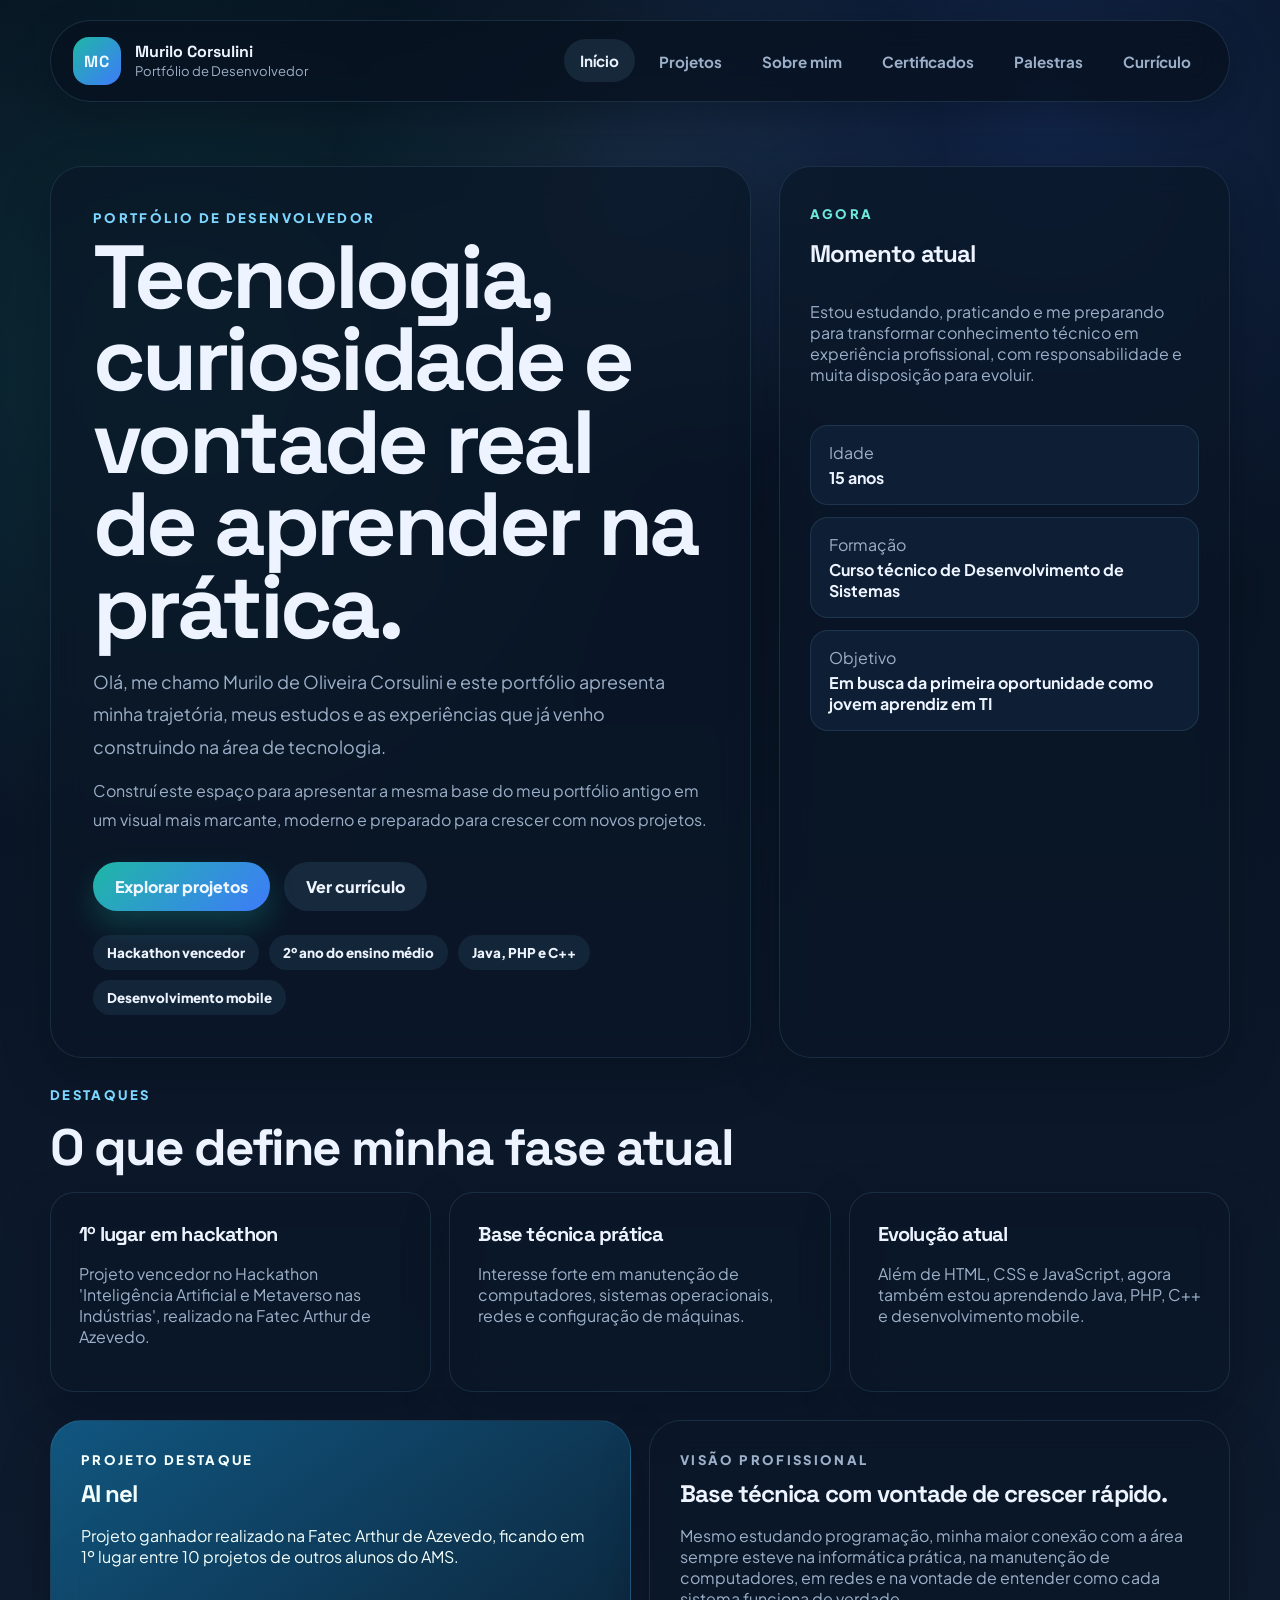
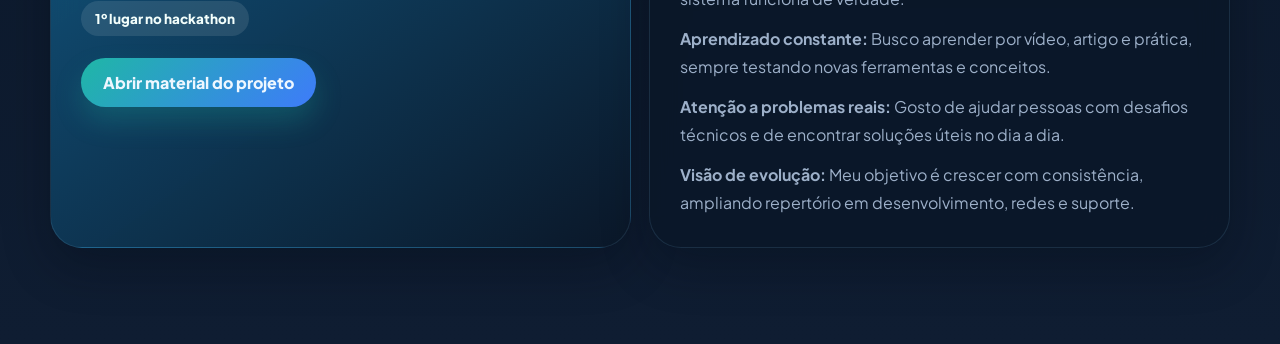
==== index.html @ 6a3a4772 "Substituindo tudo pelo meu novo design" ====
<!DOCTYPE html>
<html lang="pt-BR">
<head>
  <meta charset="UTF-8">
  <meta name="viewport" content="width=device-width, initial-scale=1.0">
  <meta
    name="description"
    content="Portfólio de Murilo de Oliveira Corsulini, estudante de Desenvolvimento de Sistemas com foco em informática prática, manutenção e tecnologia."
  >
  <title>Murilo Corsulini | Portfólio</title>
  <link rel="preconnect" href="https://fonts.googleapis.com">
  <link rel="preconnect" href="https://fonts.gstatic.com" crossorigin>
  <link href="https://fonts.googleapis.com/css2?family=Plus+Jakarta+Sans:wght@400;500;700;800&family=Space+Grotesk:wght@500;700&display=swap" rel="stylesheet">
  <link rel="stylesheet" href="styles.css">
</head>
<body data-page="home">
  <div class="spotlight" aria-hidden="true"></div>
  <div class="site-shell">
    <header class="site-header" data-site-header></header>
    <main class="page-root" data-page-root>
      <noscript class="noscript-banner">Ative o JavaScript para visualizar este portfólio completo.</noscript>
    </main>
    <footer class="site-footer" data-site-footer></footer>
  </div>
  <script src="content.js"></script>
  <script src="script.js"></script>
</body>
</html>
---- styles.css ----
:root {
  --bg-top: #07111f;
  --bg-mid: #0b1728;
  --bg-bottom: #0f1d32;
  --surface: rgba(11, 23, 40, 0.72);
  --surface-strong: rgba(15, 29, 50, 0.92);
  --surface-accent: linear-gradient(145deg, rgba(17, 150, 139, 0.92), rgba(49, 108, 198, 0.9));
  --text: #edf4ff;
  --muted: #9db0c9;
  --line: rgba(155, 180, 214, 0.14);
  --shadow: 0 24px 80px rgba(2, 8, 18, 0.42);
  --shadow-soft: 0 18px 48px rgba(2, 8, 18, 0.32);
  --accent: #3e7bfa;
  --accent-strong: #1fb7a6;
  --accent-alt: #8fd6ff;
  --accent-gold: #5bb8ff;
  --max-width: 1180px;
  --radius-xl: 32px;
  --radius-lg: 24px;
  --radius-md: 18px;
}

* {
  box-sizing: border-box;
}

html {
  scroll-behavior: smooth;
}

body {
  margin: 0;
  min-height: 100vh;
  color: var(--text);
  font-family: "Plus Jakarta Sans", sans-serif;
  background:
    radial-gradient(circle at 14% 18%, rgba(31, 183, 166, 0.16), transparent 26%),
    radial-gradient(circle at 82% 6%, rgba(62, 123, 250, 0.18), transparent 24%),
    linear-gradient(180deg, var(--bg-top) 0%, var(--bg-mid) 48%, var(--bg-bottom) 100%);
  overflow-x: hidden;
}

body::before {
  content: "";
  position: fixed;
  inset: 0;
  pointer-events: none;
  background-image:
    linear-gradient(rgba(255, 255, 255, 0.04) 1px, transparent 1px),
    linear-gradient(90deg, rgba(255, 255, 255, 0.04) 1px, transparent 1px);
  background-size: 38px 38px;
  mask-image: linear-gradient(180deg, rgba(0, 0, 0, 0.4), transparent 70%);
  opacity: 0.5;
}

.spotlight {
  position: fixed;
  inset: 0;
  pointer-events: none;
  background: radial-gradient(460px circle at var(--pointer-x, 50%) var(--pointer-y, 20%), rgba(120, 197, 255, 0.12), transparent 68%);
  z-index: 0;
}

a {
  color: inherit;
  text-decoration: none;
}

button,
input,
textarea,
select {
  font: inherit;
}

.site-shell {
  position: relative;
  z-index: 1;
}

.site-header {
  position: sticky;
  top: 0;
  z-index: 20;
  padding: 20px 20px 0;
}

.header-inner,
.footer-inner,
.page-root {
  width: min(var(--max-width), calc(100% - 32px));
  margin: 0 auto;
}

.header-inner {
  display: flex;
  align-items: center;
  justify-content: space-between;
  gap: 24px;
  padding: 16px 22px;
  border: 1px solid rgba(143, 214, 255, 0.14);
  border-radius: 999px;
  background: rgba(7, 17, 31, 0.78);
  backdrop-filter: blur(16px);
  box-shadow: 0 12px 36px rgba(2, 8, 18, 0.28);
}

.brand-mark {
  display: inline-flex;
  align-items: center;
  gap: 14px;
  min-width: 0;
}

.brand-badge {
  display: inline-grid;
  place-items: center;
  width: 48px;
  height: 48px;
  border-radius: 16px;
  background: linear-gradient(135deg, var(--accent-strong), var(--accent));
  color: #eef7ff;
  font-family: "Space Grotesk", sans-serif;
  font-size: 1rem;
  font-weight: 800;
  letter-spacing: 0.08em;
}

.brand-text {
  display: grid;
  gap: 2px;
}

.brand-text strong {
  font-family: "Space Grotesk", sans-serif;
  font-size: 1rem;
  line-height: 1;
}

.brand-text small {
  color: var(--muted);
  font-size: 0.82rem;
}

.site-nav {
  display: flex;
  align-items: center;
  gap: 8px;
  flex-wrap: wrap;
}

.site-nav a {
  padding: 12px 16px;
  border-radius: 999px;
  color: var(--muted);
  font-size: 0.95rem;
  font-weight: 700;
  transition: background-color 180ms ease, color 180ms ease, transform 180ms ease;
}

.site-nav a:hover,
.site-nav a:focus-visible,
.site-nav a.is-active {
  color: var(--text);
  background: rgba(143, 214, 255, 0.1);
  transform: translateY(-1px);
}

.menu-button {
  display: none;
  align-items: center;
  justify-content: center;
  flex-direction: column;
  gap: 5px;
  width: 46px;
  height: 46px;
  border: 0;
  border-radius: 16px;
  background: rgba(143, 214, 255, 0.1);
  cursor: pointer;
}

.menu-button span {
  width: 18px;
  height: 2px;
  border-radius: 999px;
  background: var(--text);
}

.page-root {
  display: grid;
  gap: 28px;
  padding: 32px 0 96px;
}

.hero,
.page-hero,
.section {
  position: relative;
}

.hero {
  display: grid;
  grid-template-columns: minmax(0, 1.4fr) minmax(320px, 0.9fr);
  gap: 28px;
  align-items: stretch;
  padding-top: 32px;
}

.hero-copy,
.panel,
.info-card,
.timeline-card,
.project-showcase {
  border: 1px solid rgba(143, 214, 255, 0.12);
  background: var(--surface);
  backdrop-filter: blur(16px);
  box-shadow: var(--shadow-soft);
}

.hero-copy {
  padding: 42px;
  border-radius: var(--radius-xl);
}

.hero-copy h1,
.page-hero h1,
.section-heading h2,
.panel h2,
.info-card h3,
.timeline-card h3,
.footer-inner h2 {
  margin: 0;
  font-family: "Space Grotesk", sans-serif;
  letter-spacing: -0.04em;
}

.hero-copy h1 {
  max-width: 12ch;
  font-size: clamp(3.2rem, 7vw, 6rem);
  line-height: 0.92;
  margin-top: 10px;
}

.eyebrow {
  margin: 0 0 10px;
  color: #7cd6ff;
  font-size: 0.82rem;
  font-weight: 800;
  letter-spacing: 0.18em;
  text-transform: uppercase;
}

.lead,
.supporting-text,
.panel p,
.info-card p,
.timeline-card p,
.section-copy,
.footer-copy,
.bullet-list,
.metric-list,
.contact-item,
.hero-float span {
  color: var(--muted);
}

.lead {
  margin: 18px 0 0;
  max-width: 62ch;
  font-size: 1.12rem;
  line-height: 1.8;
}

.supporting-text {
  margin: 14px 0 0;
  max-width: 58ch;
  line-height: 1.8;
}

.action-row {
  display: flex;
  flex-wrap: wrap;
  gap: 14px;
  margin-top: 28px;
}

.action-row.compact {
  margin-top: 22px;
}

.button {
  display: inline-flex;
  align-items: center;
  justify-content: center;
  gap: 8px;
  padding: 14px 22px;
  border-radius: 999px;
  background: linear-gradient(135deg, var(--accent-strong), var(--accent));
  color: #eef7ff;
  font-weight: 800;
  box-shadow: 0 14px 28px rgba(31, 183, 166, 0.24);
  transition: transform 180ms ease, box-shadow 180ms ease, opacity 180ms ease;
}

.button:hover,
.button:focus-visible {
  transform: translateY(-2px);
  box-shadow: 0 18px 32px rgba(31, 183, 166, 0.32);
}

.button-secondary {
  background: rgba(143, 214, 255, 0.1);
  color: var(--text);
  box-shadow: none;
}

.button-disabled {
  opacity: 0.6;
  cursor: not-allowed;
}

.tag-row {
  display: flex;
  flex-wrap: wrap;
  gap: 10px;
  margin-top: 24px;
}

.tag,
.achievement-chip,
.hours-pill,
.float-label {
  display: inline-flex;
  align-items: center;
  gap: 8px;
  width: fit-content;
  padding: 9px 14px;
  border-radius: 999px;
  font-size: 0.84rem;
  font-weight: 800;
}

.tag {
  background: rgba(143, 214, 255, 0.08);
  color: var(--text);
}

.panel {
  padding: 30px;
  border-radius: var(--radius-xl);
}

.hero-panel {
  display: grid;
  align-content: start;
  gap: 16px;
  padding-top: 38px;
}

.panel-kicker {
  color: #6de8db;
  font-size: 0.82rem;
  font-weight: 800;
  letter-spacing: 0.16em;
  text-transform: uppercase;
}

.metric-list,
.bullet-list,
.contact-list,
.footer-links {
  margin: 0;
  padding: 0;
  list-style: none;
}

.metric-list {
  display: grid;
  gap: 12px;
  margin-top: 8px;
}

.metric-list li {
  display: flex;
  flex-direction: column;
  gap: 4px;
  padding: 16px 18px;
  border-radius: var(--radius-md);
  background: rgba(17, 33, 56, 0.82);
  border: 1px solid rgba(143, 214, 255, 0.12);
}

.metric-list strong,
.hero-float strong,
.contact-item a,
.contact-item strong {
  color: var(--text);
}

.metric-list strong {
  font-size: 1rem;
}

.section {
  display: grid;
  gap: 18px;
}

.section-heading {
  display: grid;
  gap: 10px;
}

.section-heading h2,
.page-hero h1 {
  font-size: clamp(2.2rem, 4vw, 3.7rem);
  line-height: 0.98;
}

.card-grid,
.certificate-grid {
  display: grid;
  grid-template-columns: repeat(3, minmax(0, 1fr));
  gap: 18px;
}

.info-card {
  padding: 28px;
  border-radius: var(--radius-lg);
}

.info-card h3,
.timeline-card h3 {
  font-size: 1.25rem;
  margin-bottom: 10px;
}

.emphasis-card {
  background: var(--surface-accent);
  color: #eff8ff;
}

.emphasis-card p,
.emphasis-card h3 {
  color: #eff8ff;
}

.split-layout {
  display: grid;
  grid-template-columns: repeat(2, minmax(0, 1fr));
  gap: 18px;
}

.accent-panel {
  background: linear-gradient(145deg, rgba(18, 92, 135, 0.92), rgba(11, 23, 40, 0.96));
  color: #eff8ff;
}

.accent-panel .eyebrow,
.accent-panel p,
.accent-panel h2,
.accent-panel .achievement-chip {
  color: #f3fffc;
}

.achievement-chip {
  margin-top: 18px;
  background: rgba(255, 255, 255, 0.1);
}

.page-hero {
  display: grid;
  grid-template-columns: minmax(0, 1.25fr) minmax(280px, 0.75fr);
  gap: 18px;
  align-items: end;
  padding-top: 34px;
}

.hero-side-panel {
  min-height: 100%;
}

.hero-float {
  display: grid;
  gap: 10px;
}

.float-label,
.hours-pill {
  background: rgba(143, 214, 255, 0.1);
  color: var(--text);
}

.hero-float strong {
  font-family: "Space Grotesk", sans-serif;
  font-size: clamp(1.8rem, 4vw, 2.8rem);
  letter-spacing: -0.05em;
}

.project-showcase {
  display: grid;
  grid-template-columns: minmax(0, 1.3fr) minmax(280px, 0.9fr);
  gap: 18px;
  padding: 18px;
  border-radius: var(--radius-xl);
}

.project-copy,
.project-panel {
  height: 100%;
}

.project-copy {
  padding: 26px;
  border-radius: calc(var(--radius-xl) - 8px);
  background: rgba(17, 33, 56, 0.76);
}

.project-copy h2 {
  margin: 0;
  font-family: "Space Grotesk", sans-serif;
  font-size: clamp(2rem, 5vw, 3.4rem);
  letter-spacing: -0.05em;
}

.project-meta {
  display: flex;
  flex-wrap: wrap;
  gap: 10px;
  margin-top: 18px;
}

.project-meta span {
  padding: 9px 12px;
  border-radius: 999px;
  background: rgba(143, 214, 255, 0.08);
  color: var(--text);
  font-size: 0.88rem;
  font-weight: 700;
}

.timeline-list {
  display: grid;
  gap: 16px;
}

.timeline-card {
  display: grid;
  grid-template-columns: auto 1fr;
  gap: 20px;
  align-items: start;
  padding: 24px 26px;
  border-radius: var(--radius-lg);
}

.timeline-index {
  display: inline-grid;
  place-items: center;
  min-width: 56px;
  height: 56px;
  border-radius: 18px;
  background: linear-gradient(135deg, rgba(31, 183, 166, 0.92), rgba(62, 123, 250, 0.92));
  color: #eef7ff;
  font-family: "Space Grotesk", sans-serif;
  font-weight: 800;
}

.bullet-list {
  display: grid;
  gap: 12px;
  margin-top: 16px;
}

.bullet-list li {
  line-height: 1.75;
}

.contact-list {
  display: grid;
  gap: 12px;
  margin-top: 6px;
}

.contact-item {
  display: flex;
  flex-direction: column;
  gap: 6px;
  padding: 16px 18px;
  border-radius: var(--radius-md);
  background: rgba(17, 33, 56, 0.76);
  border: 1px solid rgba(143, 214, 255, 0.12);
}

.contact-item span {
  font-size: 0.86rem;
  font-weight: 800;
  letter-spacing: 0.08em;
  text-transform: uppercase;
  color: #7cd6ff;
}

.contact-item a,
.contact-item strong {
  font-size: 1rem;
}

.placeholder-text {
  opacity: 0.88;
}

.site-footer {
  display: none;
}

.footer-inner {
  display: grid;
  grid-template-columns: minmax(0, 1.4fr) minmax(240px, 0.8fr);
  gap: 24px;
  padding: 30px;
  border: 1px solid rgba(255, 255, 255, 0.58);
  border-radius: var(--radius-xl);
  background: rgba(16, 37, 45, 0.94);
  box-shadow: var(--shadow);
}

.footer-inner h2,
.footer-copy,
.footer-links a {
  color: #f6fff9;
}

.footer-links {
  display: grid;
  align-content: start;
  gap: 10px;
}

.footer-links a {
  width: fit-content;
  opacity: 0.84;
  transition: opacity 180ms ease, transform 180ms ease;
}

.footer-links a:hover,
.footer-links a:focus-visible {
  opacity: 1;
  transform: translateX(3px);
}

.noscript-banner {
  display: block;
  padding: 20px;
  border-radius: var(--radius-lg);
  background: rgba(31, 183, 166, 0.12);
  color: var(--text);
  font-weight: 700;
}

.reveal {
  opacity: 0;
  transform: translateY(24px);
  transition: opacity 560ms ease, transform 560ms ease;
}

.reveal.is-visible {
  opacity: 1;
  transform: translateY(0);
}

@media (max-width: 1024px) {
  .hero,
  .page-hero,
  .project-showcase,
  .split-layout,
  .footer-inner,
  .card-grid,
  .certificate-grid {
    grid-template-columns: 1fr;
  }

  .hero-copy h1 {
    max-width: none;
  }
}

@media (max-width: 840px) {
  .site-header {
    padding-inline: 14px;
  }

  .header-inner,
  .footer-inner,
  .page-root {
    width: min(var(--max-width), calc(100% - 20px));
  }

  .header-inner {
    position: relative;
    padding: 14px 16px;
    border-radius: 28px;
  }

  .brand-text small {
    display: none;
  }

  .menu-button {
    display: inline-flex;
  }

  .site-nav {
    position: absolute;
    top: calc(100% + 12px);
    left: 0;
    right: 0;
    display: grid;
    gap: 8px;
    padding: 12px;
    border-radius: 24px;
    background: rgba(7, 17, 31, 0.98);
    border: 1px solid rgba(143, 214, 255, 0.14);
    box-shadow: 0 20px 40px rgba(2, 8, 18, 0.32);
    opacity: 0;
    pointer-events: none;
    transform: translateY(-10px);
    transition: opacity 180ms ease, transform 180ms ease;
  }

  .site-nav.is-open {
    opacity: 1;
    pointer-events: auto;
    transform: translateY(0);
  }

  .hero-copy,
  .panel,
  .info-card,
  .project-showcase {
    padding: 24px;
  }

  .hero-copy h1 {
    font-size: clamp(2.6rem, 11vw, 4rem);
  }
}

@media (max-width: 560px) {
  .site-header {
    padding-top: 14px;
  }

  .brand-mark {
    gap: 10px;
  }

  .brand-badge {
    width: 42px;
    height: 42px;
    border-radius: 14px;
  }

  .page-root {
    padding-bottom: 72px;
  }

  .hero,
  .page-hero {
    padding-top: 18px;
  }

  .lead,
  .supporting-text,
  .bullet-list li,
  .info-card p,
  .panel p {
    font-size: 0.98rem;
  }

  .timeline-card {
    grid-template-columns: 1fr;
  }
}
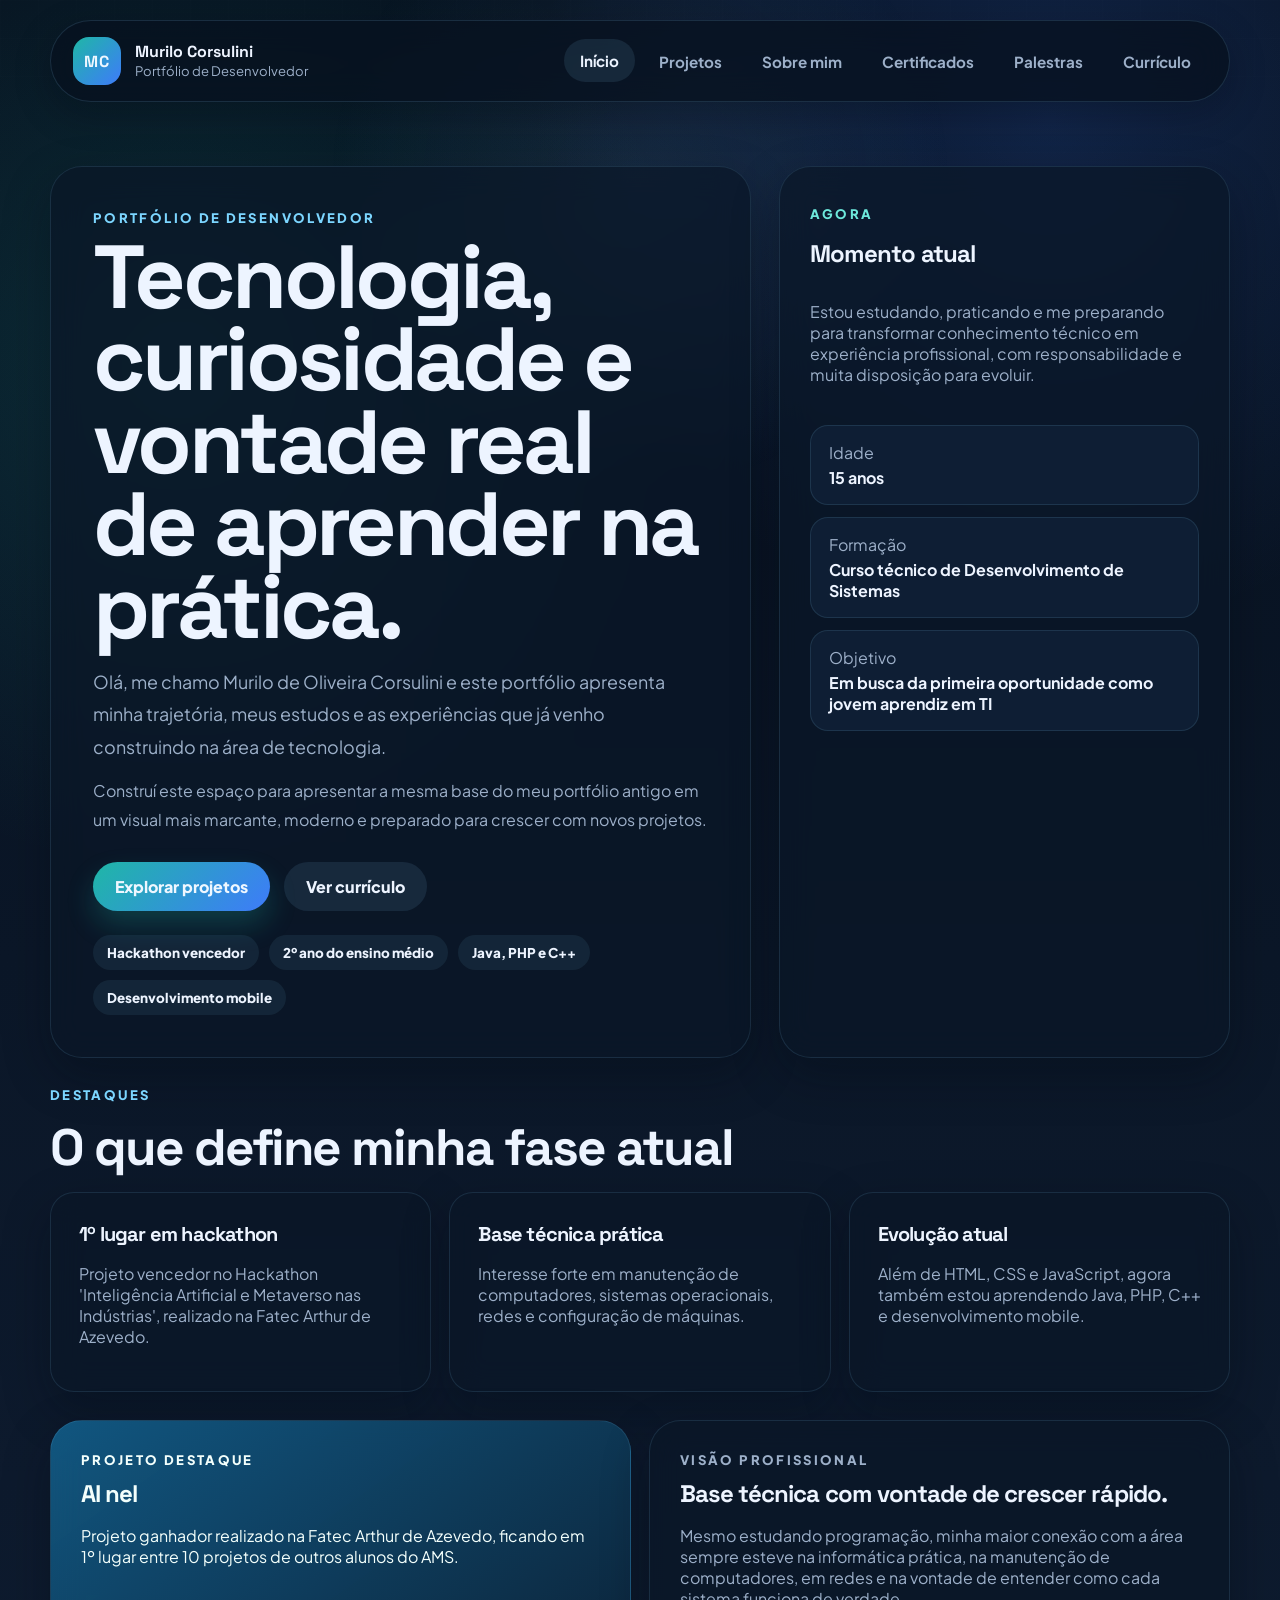
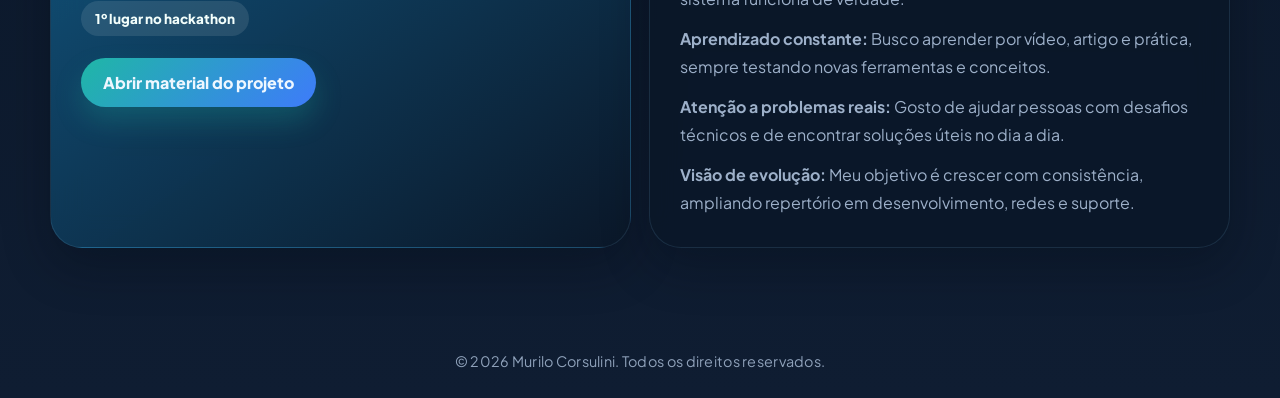
==== commit bfea6b38: "Atualização: Adicionei o arquivo README e COPYRIGHT." ====
--- a/index.html
+++ b/index.html
@@ -3,6 +3,11 @@
 <head>
   <meta charset="UTF-8">
   <meta name="viewport" content="width=device-width, initial-scale=1.0">
+  <meta name="author" content="Murilo Corsulini">
+  <meta name="copyright" content="Murilo Corsulini">
+  <meta name="theme-color" content="#07111f">
+  <meta name="color-scheme" content="dark">
+  <meta name="robots" content="index, follow">
   <meta
     name="description"
     content="Portfólio de Murilo de Oliveira Corsulini, estudante de Desenvolvimento de Sistemas com foco em informática prática, manutenção e tecnologia."
--- a/styles.css
+++ b/styles.css
@@ -610,7 +610,22 @@
 }
 
 .site-footer {
-  display: none;
+  padding: 0 20px 28px;
+}
+
+.footer-minimal {
+  width: min(var(--max-width), calc(100% - 32px));
+  margin: 0 auto;
+  padding-top: 8px;
+  text-align: center;
+}
+
+.footer-minimal p {
+  margin: 0;
+  color: var(--muted);
+  font-size: 0.9rem;
+  letter-spacing: 0.02em;
+  opacity: 0.9;
 }
 
 .footer-inner {
@@ -691,6 +706,7 @@
 
   .header-inner,
   .footer-inner,
+  .footer-minimal,
   .page-root {
     width: min(var(--max-width), calc(100% - 20px));
   }
